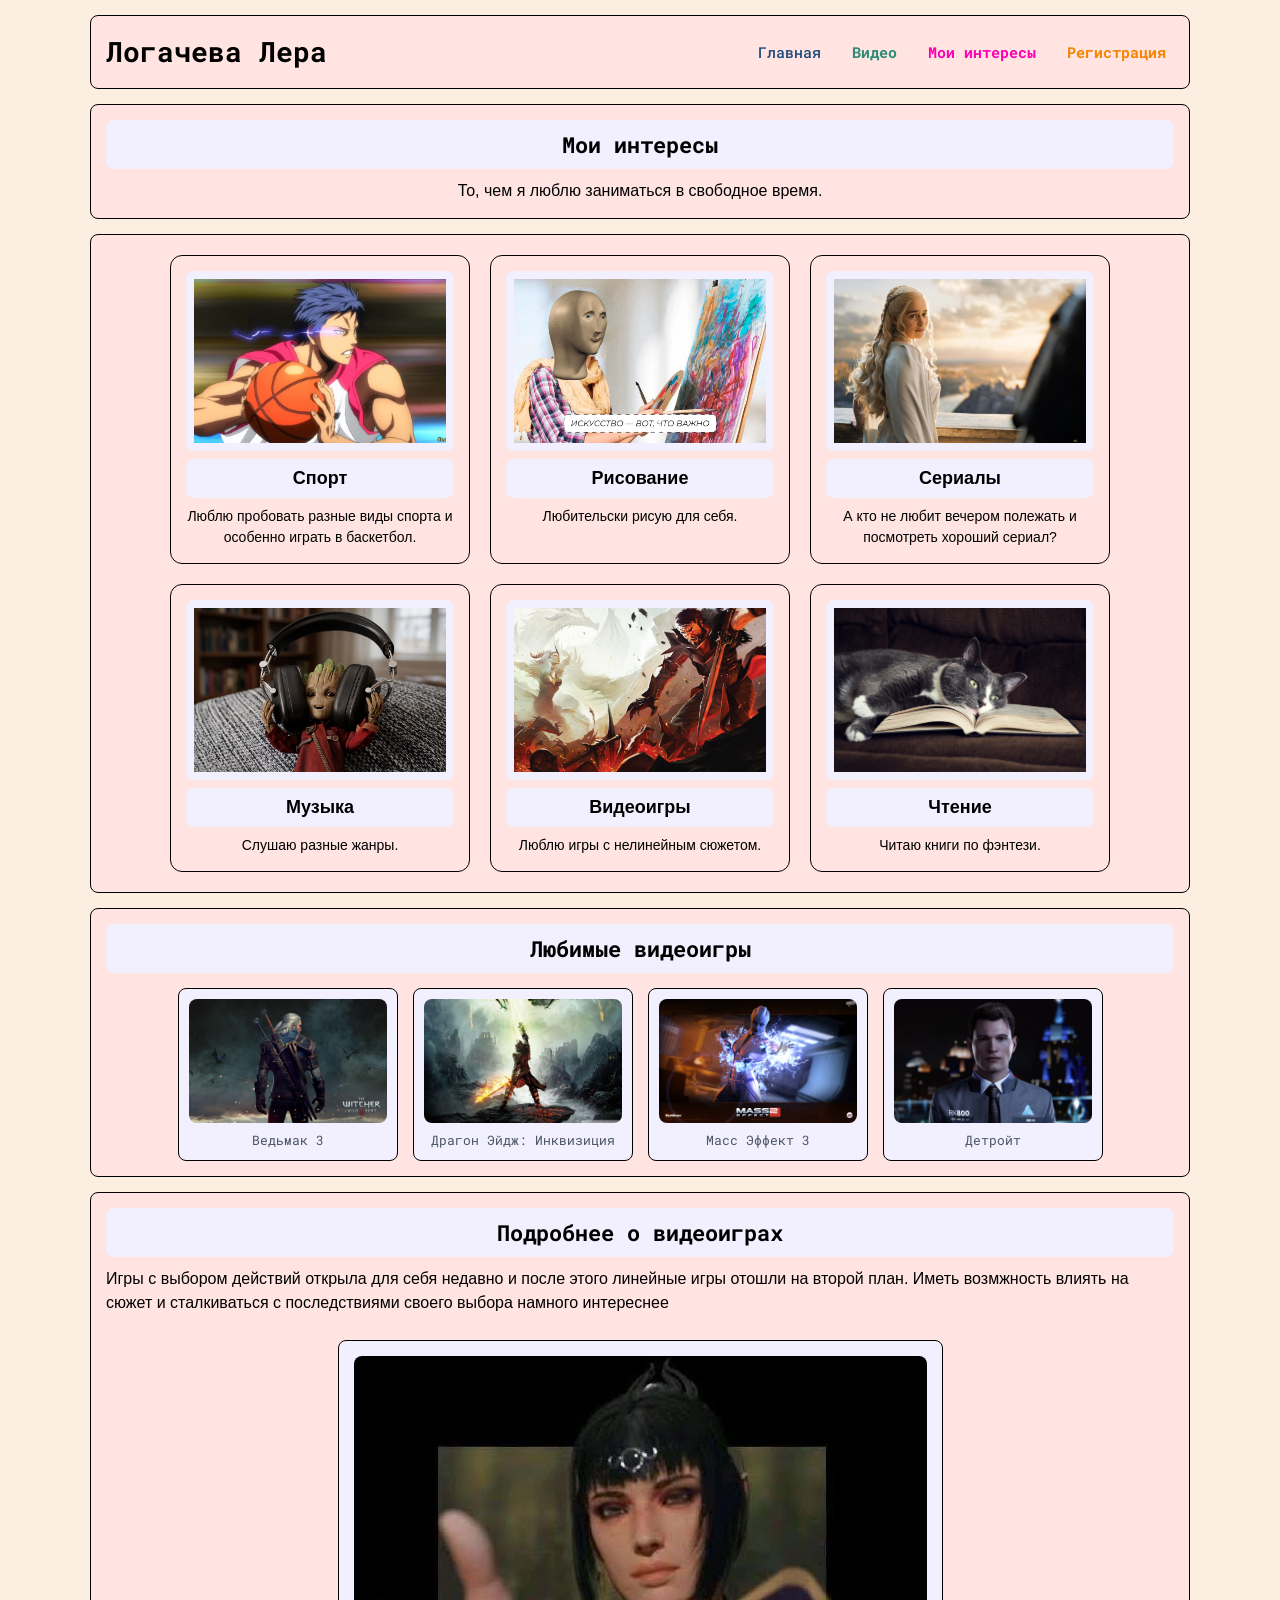
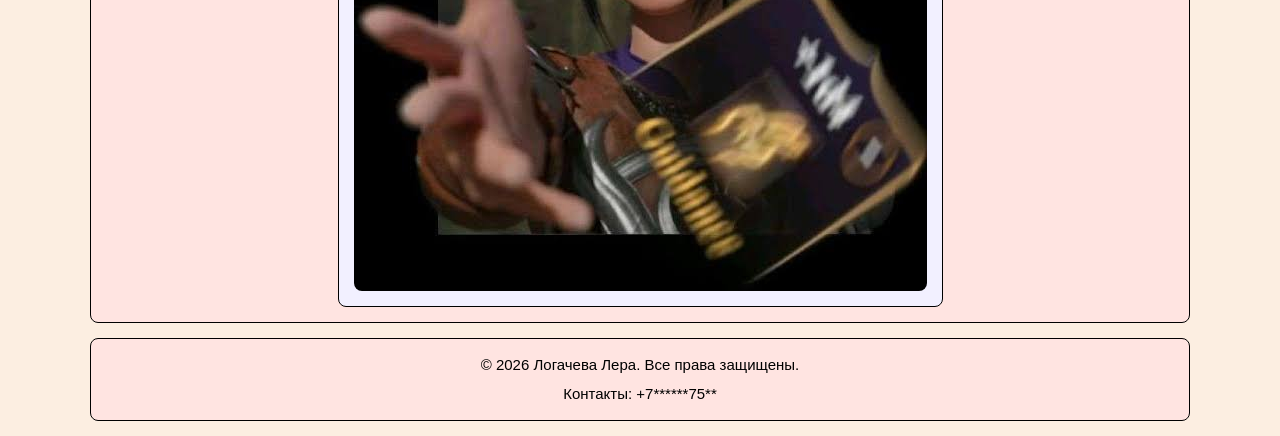
==== Site(LogachevaISP-R 2511)/interests.html @ 3360e33c "Добавлена папка с сайтом" ====
<!DOCTYPE html>
<html lang="ru">
<head>
    <link rel="stylesheet" href="style.css">
    <meta charset="utf-8">
    <meta name="viewport" content="width=device-width, initial-scale=1.0">
    <title>Мои интересы</title>
</head>
<body>
<header class="header">
    <h1 class="logo">Логачева Лера</h1>
    <nav class="menu">
        <a href="index.html">Главная</a>
        <a href="index.html#video" class="vid">Видео</a>
        <a href="interests.html" class="int">Мои интересы</a>
        <a href="validation.html" class="valid">Регистрация</a>
    </nav>
</header>
<main>
    <section class="page-title">
        <h2>Мои интересы</h2>
        <p>То, чем я люблю заниматься в свободное время.</p>
    </section>
    <section class="interests-grid">
        <article class="interest-card">
            <img src="images/759_o.jpg" alt="Спорт">
            <h3>Спорт</h3>
            <p>Люблю пробовать разные виды спорта и особенно играть в баскетбол.</p>
        </article>
        <article class="interest-card">
            <img src="images/художник.png" alt="Рисование">
            <h3>Рисование</h3>
            <p>Любительски рисую для себя.</p>
        </article>
        <article class="interest-card">
            <img src="images/сериалы.jpg" alt="Сериалы">
            <h3>Сериалы</h3>
            <p>А кто не любит вечером полежать и посмотреть хороший сериал?</p>
        </article>
        <article class="interest-card">
            <img src="images/музыка.jpeg" alt="Музыка">
            <h3>Музыка</h3>
            <p>Слушаю разные жанры.</p>
        </article>
        <article class="interest-card">
            <img src="images/видеоигры.jpg" alt="Игры">
            <h3>Видеоигры</h3>
            <p>Люблю игры с нелинейным сюжетом.</p>
        </article>
        <article class="interest-card">
            <img src="images/книги.jpg" alt="Книги">
            <h3>Чтение</h3>
            <p>Читаю книги по фэнтези.</p>
        </article>
    </section>
    <section class="gallery-section">
        <h2>Любимые видеоигры</h2>
        <div class="gallery">
            <figure>
                <img src="images/Ведьмак.jpg" alt="Картинка 1">
                <figcaption>Ведьмак 3</figcaption>
            </figure>
            <figure>
                <img src="images/драгон эйдж.jpg" alt="Картинка 2">
                <figcaption>Драгон Эйдж: Инквизиция</figcaption>
            </figure>
            <figure>
                <img src="images/масс эффект.jpg" alt="Картинка 3">
                <figcaption>Масс Эффект 3</figcaption>
            </figure>
            <figure>
                <img src="images/детройт.png" alt="Картинка 4">
                <figcaption>Детройт</figcaption>
            </figure>
        </div>
    </section>
    <section class="info-block">
        <div class="info-text">
            <h2>Подробнее о видеоиграх</h2>
            <p>Игры с выбором действий открыла для себя недавно и после этого линейные игры отошли на второй план. Иметь возмжность влиять на сюжет и сталкиваться с последствиями своего выбора намного интереснее</p>
        </div>
        <figure class="info-image">
            <img src="images/images (2).jpg" alt="Картинка 5">
        </figure>
    </section>
</main>
<footer>
    <p>© 2026 Логачева Лера. Все права защищены.</p>
    <p>Контакты: +7******75**</p>
</footer>
</body>
</html>
---- Site(LogachevaISP-R 2511)/style.css ----
@import url('https://fonts.googleapis.com/css2?family=Roboto+Mono:wght@400;700&display=swap');
* {
    box-sizing: border-box;
    margin: 0;
    padding: 0;
}
body {
    font-family: 'Roboto Mono', sans-serif;
    font-size: 18px;
    color: #000000;
    background-color: #FCEEE1;
    line-height: 1.5;
    display: flex;
    flex-direction: column;
    align-items: center;
    gap: 15px;
    padding: 15px;
}
h1 {
    font-size: 28px;
    font-weight: 700;
    text-align: center;
}
h2 {
    font-size: 22px;
    font-weight: 700;
    background-color: #F2F0FF;
    text-align: center;
    border-radius: 8px;
    padding: 8px 0;
}
h3 {
    font-size: 18px;
    font-family: 'Jost', sans-serif;
    background-color: #F2F0FF;
    text-align: center;
    border-radius: 8px;
    padding: 6px 0;
}
p {
    font-size: 16px;
    font-family: Arial, Helvetica, sans-serif;
}
.header {
    display: flex;
    justify-content: space-between;
    align-items: center;
    flex-wrap: wrap;
    gap: 15px;
    background-color: #FFE4E1;
    border: 1px solid;
    border-radius: 8px;
    padding: 15px;
    width: 100%;
    max-width: 1100px;
}
.menu {
    display: flex;
    flex-wrap: wrap;
    gap: 15px;
}
.menu a {
    color: #1f4a7a;
    text-decoration: none;
    font-size: 15px;
    font-weight: 500;
    padding: 4px 8px;
    border-radius: 6px;
}
.menu a:hover {
    background-color: #F2F0FF;
    color: #0f1a2b;
}
.menu a.int {
    color: #ff00b3;               
    font-weight: 700;
}
.menu a.valid {
    color: #f78400;               
    font-weight: 700;
}
main {
    display: flex;
    flex-direction: column;
    gap: 15px;
    width: 100%;
    max-width: 1100px;
}
section,
aside {
    display: flex;
    flex-direction: column;
    gap: 10px;
    background-color: #FFE4E1;
    border: 1px solid;
    border-radius: 8px;
    padding: 15px;
}
article {
    display: flex;
    flex-direction: column;
    gap: 10px;
    background-color: #FFE4E1;
    border: 1px solid;
    border-radius: 8px;
    padding: 15px;
}
.personal {
    display: flex;
    flex-direction: row;
    gap: 25px;
    align-items: center;
}
.personal-photo {
    flex: 0 0 220px;
    display: flex;
    flex-direction: column;
    align-items: center;
    gap: 6px;
    background-color: transparent;
    border: none;
    padding: 0;
}
.personal-photo img {
    width: 200px;
    height: auto;
    max-height: 250px;
    border-radius: 12px;
    border: 4px solid #B6CAE0;
    object-fit: contain;
}
.personal-photo figcaption {
    font-size: 13px;
    color: #4b5563;
}
.personal-text {
    flex: 1;
    display: flex;
    flex-direction: column;
    gap: 10px;
    text-align: left;
}
.personal-text h2 {
    text-align: left;
    padding: 10px;
}
ul,
ol {
    display: flex;
    flex-direction: column;
    gap: 4px;
    padding-left: 25px;
}
ul li:first-child {
    color: red;
    font-weight: bold;
}
ul li:nth-child(2) {
    color: green;
    font-weight: bold;
}
table {
    width: 100%;
    border-collapse: collapse;
    background-color: #FFE4E1;
    border: 1px solid;
    border-radius: 8px;
    overflow: hidden;
}
th {
    font-size: 16px;
    font-weight: 700;
    font-family: Arial, Helvetica, sans-serif;
    text-align: center;
    background-color: #C0C0C0;
    padding: 8px;
    border: 1px solid;
}
td {
    font-size: 15px;
    font-family: Arial, Helvetica, sans-serif;
    text-align: center;
    padding: 10px;
    border: 1px solid;
}
figure {
    display: flex;
    flex-direction: column;
    align-items: center;
    gap: 8px;
    background-color: #FFE4E1;
    border: 1px solid;
    border-radius: 8px;
    padding: 15px;
}
figure img {
    max-width: 100%;
    height: auto;
    border-radius: 8px;
    object-fit: contain;
}
#playlist {
    display: flex;
    flex-direction: column;
    align-items: center;
    gap: 15px;
    background-color: #B6CAE0;
    border: 1px solid;
    border-radius: 8px;
    padding: 40px;
}
#playlist h2 {
    width: 600px;               
}
.playlist-header {
    display: flex;
    flex-direction: column;
    align-items: center;
    gap: 10px;
    width: 100%;
    max-width: 600px;
}
.playlist-header img {
    width: 100%;
    height: auto;
    max-height: 300px;
    object-fit: contain;
    border-radius: 8px;
    border: 2px solid #ffffff;
}
.playlist-header p {
    text-align: center;
}
.playlist-tracks {
    display: flex;
    flex-direction: column;
    align-items: center;
    gap: 10px;
    width: 100%;
}
.audio-block {
    display: flex;
    flex-direction: column;
    align-items: center;
    gap: 6px;
    background-color: #A9CCDB;
    border: 1px solid;
    border-radius: 8px;
    padding: 15px;
    width: 100%;
    max-width: 600px;
}
.audio-block h3 {
    width: 100%;
}
.audio-block audio {
    width: 100%;
    max-width: 400px;
}
.audio-block .note {
    font-size: 15px;
    color: #C77171;
    text-align: center;
}
a {
    color: #1f4a7a;
}
footer {
    display: flex;
    flex-direction: column;
    align-items: center;
    gap: 6px;
    text-align: center;
    background-color: #FFE4E1;
    border: 1px solid;
    border-radius: 8px;
    padding: 15px;
    width: 100%;
    max-width: 1100px;
}
footer p {
    text-align: center;
    font-size: 15px;
}
.page-title {
    align-items: center;
    text-align: center;
}
.page-title h2 {
    width: 100%;                
}
.interests-grid {
    display: flex;
    flex-wrap: wrap;
    flex-direction: row;              
    gap: 20px;
    justify-content: center;     
    background-color: #FFE4E1;
    border: 1px solid;
    border-radius: 8px;
    padding: 20px;
}
.interest-card {
    flex: 0 0 300px;
    display: flex;
    flex-direction: column;
    align-items: center;
    gap: 8px;
    background-color: #FFE4E1;
    border: 1px solid;
    border-radius: 12px;
    padding: 15px;
}
.interest-card img {
    width: 100%;
    height: 180px;
    object-fit: cover;
    background-color: #F2F0FF;
    border-radius: 8px;
    padding: 8px;
}
.interest-card h3 {
    width: 100%;
    background-color: #F2F0FF;
}
.interest-card p {
    font-size: 14px;
    text-align: center;
}
.gallery-section {
    display: flex;
    flex-direction: column;
    gap: 15px;
}
.gallery {
    display: flex;
    flex-wrap: wrap;
    gap: 15px;
    justify-content: center;
}
.gallery figure {
    flex: 0 0 220px;
    background-color: #F2F0FF;
    padding: 10px;
}
.gallery img {
    width: 100%;
    height: 100%;
    object-fit: cover;
    border-radius: 8px;
}
.gallery figcaption {
    font-size: 13px;
    color: #4b5563;
}
.info-block {
    display: flex;
    gap: 25px;
    align-items: center;
}
.info-text {
    flex: 1;
    display: flex;
    flex-direction: column;
    gap: 10px;
}
.info-text h2 {
    text-align: center;
}
.info-image {
    flex: 0 0 300px;
    background-color: #F2F0FF;
}
.info-image img {
    width: 100%;
    height: auto;
    object-fit: contain;
    border-radius: 8px;
}
.info-image figcaption {
    font-size: 13px;
    color: #4b5563;
}
.video-section {
    display: flex;
    flex-direction: column;
    gap: 15px;
    background-color: #FFE4E1;
    border: 1px solid;
    border-radius: 8px;
    padding: 25px;
    align-items: center;
}

.video-section h2 {
    width: 100%;
}

.video-section p {
    text-align: center;
}

.video-section video {
    width: 100%;
    max-width: 740px;
    height: auto;
    border-radius: 8px;
    border: 2px solid #B6CAE0;
    background-color: #000;
}
.menu a.vid {
    color: #2e8b76;
    font-weight: 700;
}
@media (max-width: 900px) {
    .header, main, footer {
        padding: 10px;
    }
    #playlist h2 {
        width: 100%;
    }
    .playlist-header, .audio-block {
        max-width: 100%;
    }
    .interest-card {
        flex: 0 0 calc(50% - 10px); 
    }
    .info-block {
        flex-direction: column;
    }
    .info-image {
        flex: 0 0 auto;
        width: 100%;
        max-width: 400px;
    }
     .gallery-section {
        padding: none; 
    }
    .gallery figure {
        flex: 0 0 45%;
    }
}
@media (max-width: 700px) {
    body {
        padding: 10px;
        gap: 10px;
        font-size: 16px; 
    }
    .header {
        flex-direction: column; 
        align-items: center;
        text-align: center;
    }
    .menu {
        flex-direction: column; 
        align-items: stretch; 
        gap: 8px;
        width: 100%;
    }
    .menu a {
        text-align: center;
        background-color: #F2F0FF;
        padding: 10px;
    }
    .personal {
        flex-direction: column;
        text-align: center;
    }
    .personal-text h2 {
        text-align: center;
    }
    .personal-photo {
        flex: 0 0 auto;
        width: 100%;         
        max-width: 330px;    
        margin: 0 auto;      
    }
    .personal-photo img {
        width: 100%;         
        height: auto;        
        max-height: 300px;  
        border-radius: 12px; 
        object-fit: cover;
    }
    .interest-card {
        flex: 0 0 100%; 
    }
    .interest-card img {
        height: 200px;            
        object-fit: cover;      
        background-color: #F2F0FF;
        padding: 8px;           
    }
    table {
        display: block;
        overflow-x: auto;
        white-space: nowrap;
    }
    #playlist {
        padding: 15px;
    }
    .audio-block {
        width: 100%;
    }
    .audio-block audio {
        max-width: 100%;
    }
    .video-section {
        padding: 15px;
    }
    .gallery figure {
        flex: 0 0 100%; 
    }
    .gallery img {
       height: 270px;       
       object-fit: cover;  
       width: 100%;
    }
}
@media (max-width: 480px) {
    h1 { font-size: 22px; }
    h2 { font-size: 18px; }
    h3 { font-size: 16px; }
    button, input, select, textarea {
        font-size: 16px;
    }
}
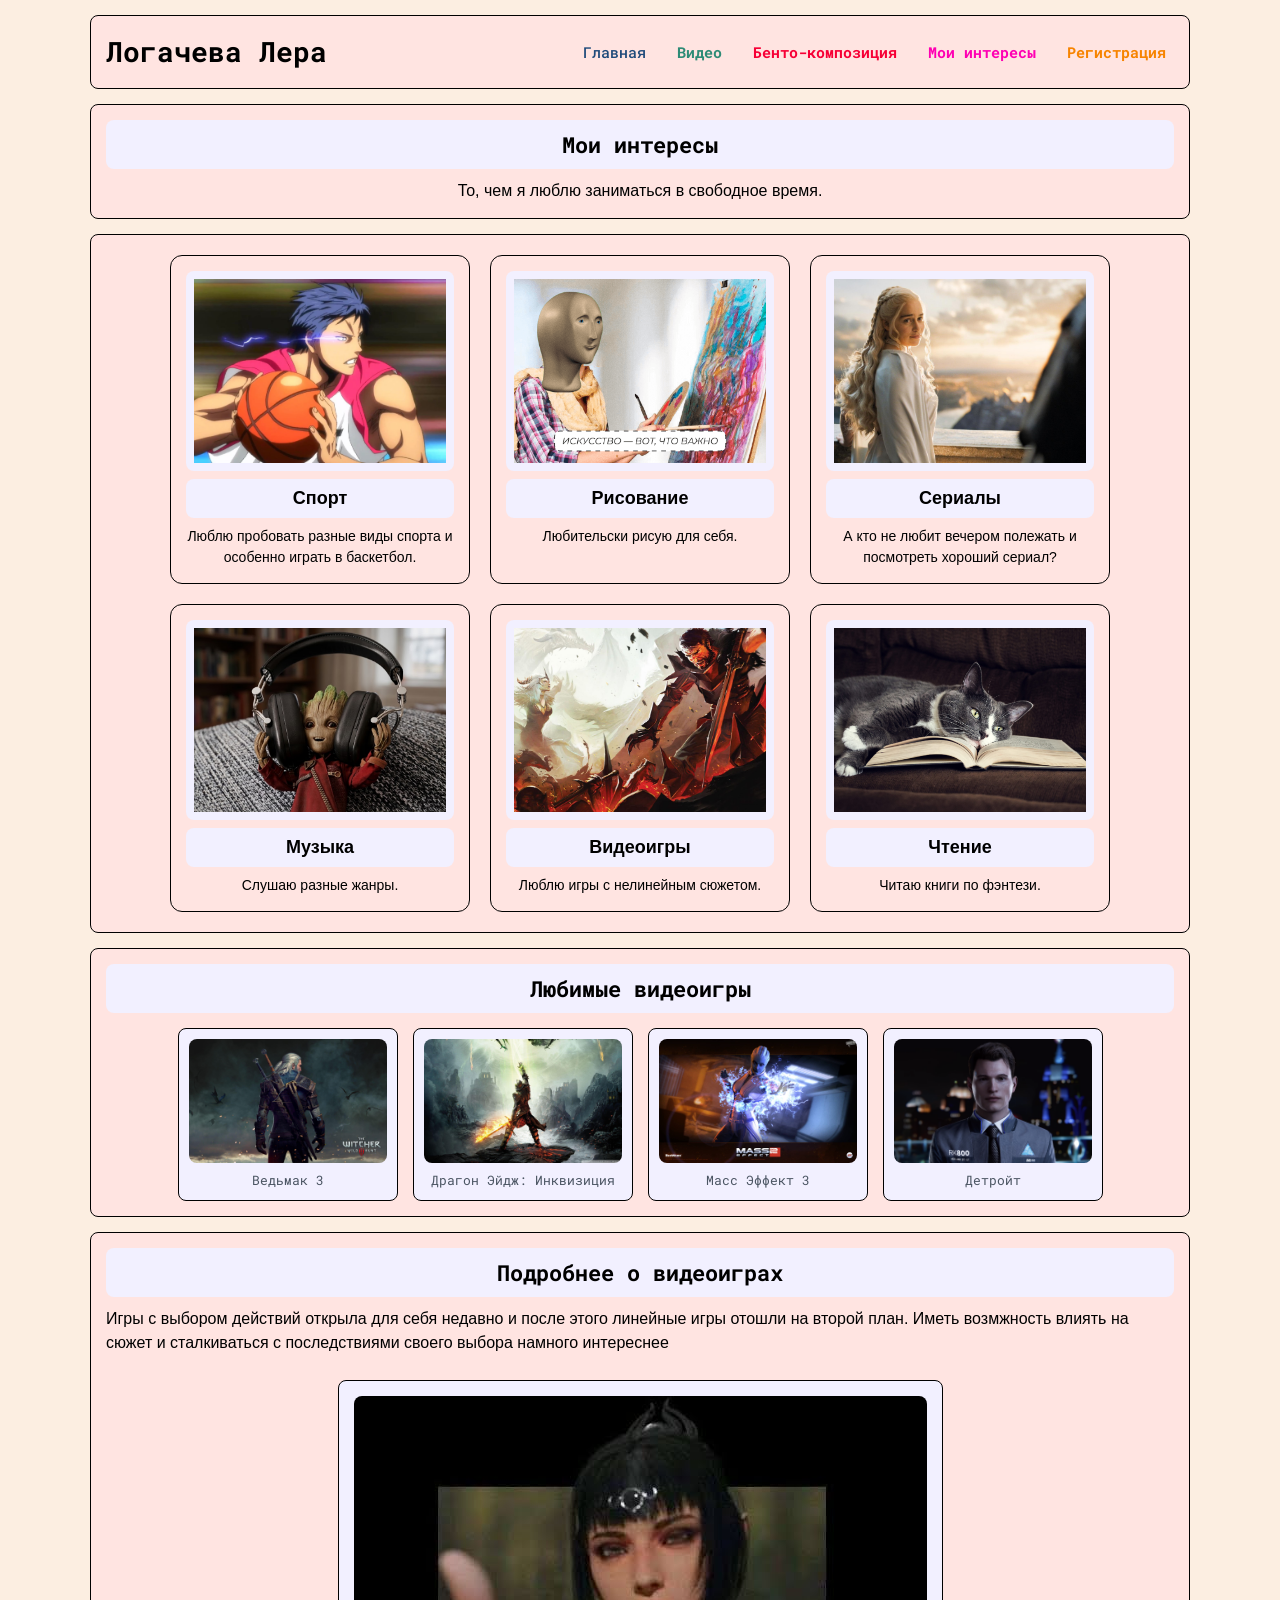
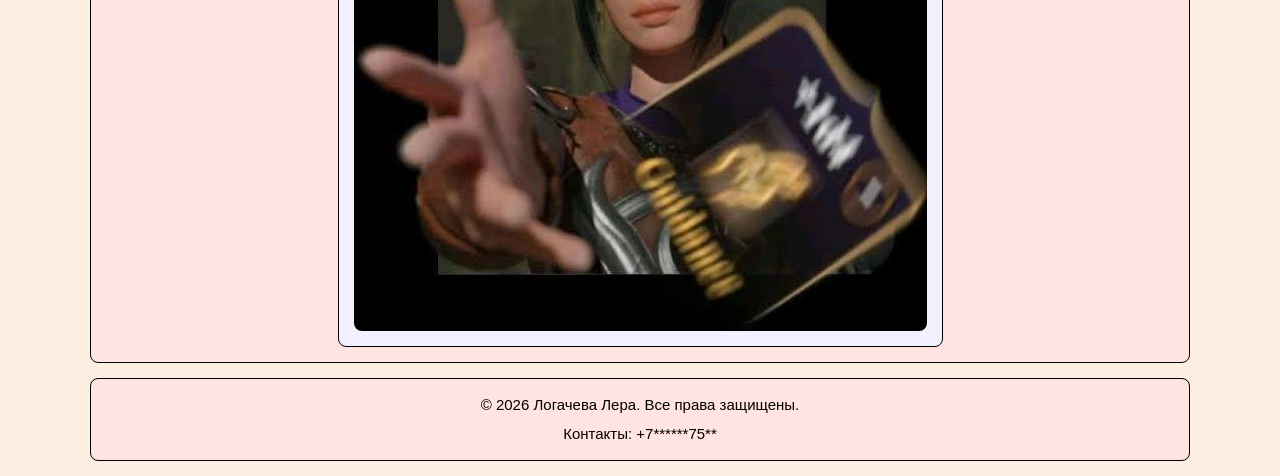
==== commit 2f9348f1: "Добавила гриды" ====
--- a/Site(LogachevaISP-R 2511)/interests.html
+++ b/Site(LogachevaISP-R 2511)/interests.html
@@ -12,6 +12,7 @@
     <nav class="menu">
         <a href="index.html">Главная</a>
         <a href="index.html#video" class="vid">Видео</a>
+        <a href="grid.html" class="grid">Бенто-композиция</a>
         <a href="interests.html" class="int">Мои интересы</a>
         <a href="validation.html" class="valid">Регистрация</a>
     </nav>
--- a/Site(LogachevaISP-R 2511)/style.css
+++ b/Site(LogachevaISP-R 2511)/style.css
@@ -79,6 +79,10 @@
     color: #f78400;               
     font-weight: 700;
 }
+.menu a.grid {
+    color: #f70036;               
+    font-weight: 700;
+}
 main {
     display: flex;
     flex-direction: column;
@@ -313,7 +317,7 @@
 }
 .interest-card img {
     width: 100%;
-    height: 180px;
+    height: 200px;
     object-fit: cover;
     background-color: #F2F0FF;
     border-radius: 8px;
@@ -424,6 +428,9 @@
     }
     .interest-card {
         flex: 0 0 calc(50% - 10px); 
+    }
+     .interest-card img {
+        height: 200px;
     }
     .info-block {
         flex-direction: column;
@@ -486,8 +493,8 @@
         flex: 0 0 100%; 
     }
     .interest-card img {
-        height: 200px;            
-        object-fit: cover;      
+        height: 320px;             
+        object-fit: contain;      
         background-color: #F2F0FF;
         padding: 8px;           
     }
